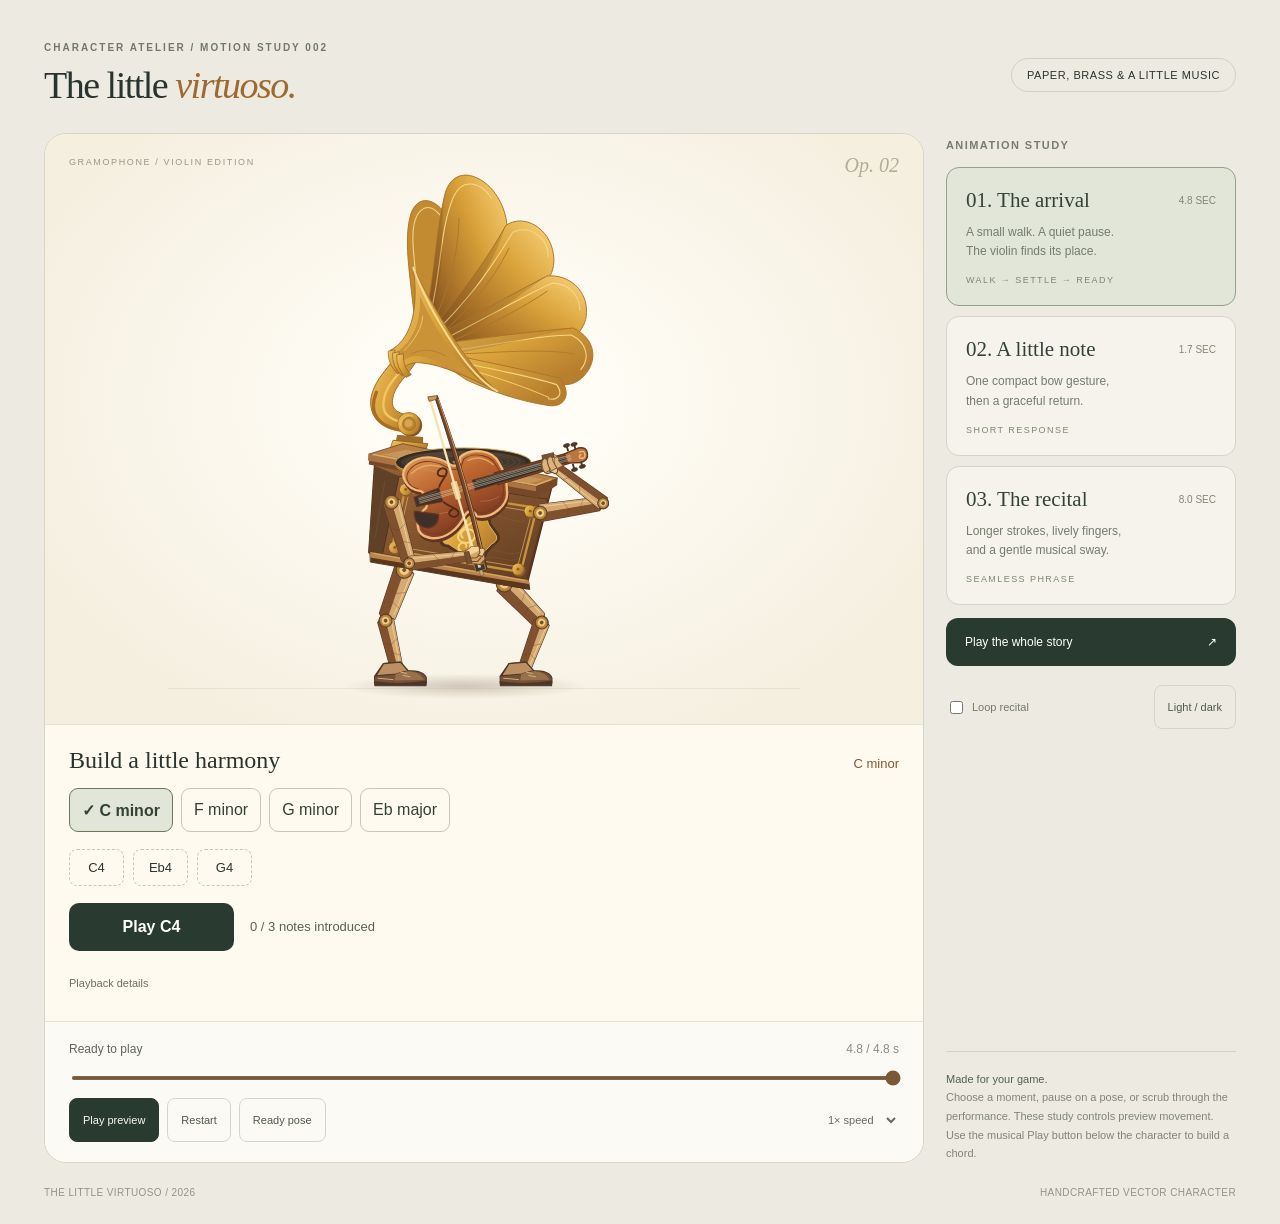
==== gramophone-violin/index.html @ 5add1a91 "Add gramophone entrance and violin prototypes" ====
<!doctype html><html lang="en"><head><meta charset="utf-8"><meta name="viewport" content="width=device-width,initial-scale=1"><title>The Little Virtuoso · Character motion study</title><link rel="stylesheet" href="style.css"></head><body><main><header><div><p class="eyebrow">Character atelier / motion study 002</p><h1>The little <em>virtuoso.</em></h1></div><div class="edition">PAPER, BRASS & A LITTLE MUSIC</div></header><div class="layout"><section class="stage-wrap" aria-label="Animation preview"><div class="stage"><div class="stage-stamp">GRAMOPHONE / VIOLIN EDITION</div><div class="stage-number">Op. 02</div><div class="floor-line"></div><svg id="character-scene" xmlns="http://www.w3.org/2000/svg" viewBox="70 -20 1080 1250" role="img" aria-labelledby="character-title"><title id="character-title">A paper-craft gramophone holding and playing a violin</title><defs><g id="art-body">

<defs><linearGradient id="body-gold" x1="0" y1="0" x2="1" y2="0.6" gradientUnits="objectBoundingBox"><stop stop-color="#F1C568"/><stop offset="0.52" stop-color="#D9A23A"/><stop offset="1" stop-color="#B67E2D"/></linearGradient>
<linearGradient id="body-wood" x1="0" y1="0" x2="0.8" y2="1"><stop stop-color="#9A6336"/><stop offset="1" stop-color="#654024"/></linearGradient>
<linearGradient id="body-horn-shade" x1="0" y1="0.8" x2="0.9" y2="0.1"><stop stop-color="#72471C"/><stop offset="0.38" stop-color="#AD7529"/><stop offset="0.72" stop-color="#D9A23A"/><stop offset="1" stop-color="#F1C568"/></linearGradient>
<linearGradient id="body-shoe" x1="0" y1="0" x2="0.3" y2="1"><stop stop-color="#987050"/><stop offset="1" stop-color="#65452F"/></linearGradient></defs><g id="body-paper-art">
<g id="body-paper-base">
<path d="M378 683 L448 653 L757 715 L699 943 L366 867 Z" fill="url(#body-wood)" stroke="#54321D" stroke-width="3" stroke-linejoin="round" stroke-linecap="round" /><path d="M378 683 L431 705 L393 883 L365 867 Z" fill="#604027" /><path d="M431 705 L745 754 L700 927 L394 879 Z" fill="url(#body-wood)" stroke="#54321D" stroke-width="2" stroke-linejoin="round" stroke-linecap="round" />
</g><g id="body-top-deck">
<path d="M367 658 L438 636 L766 709 L719 740 Z" fill="#B98048" stroke="#76502C" stroke-width="2" stroke-linejoin="round" stroke-linecap="round" /><path d="M367 658 L719 726 L766 709 L765 724 L722 751 L366 680 Z" fill="#754829" /><path d="M365 657 L720 727 L720 737 L364 672 Z" fill="#AA7341" /><path d="M375 659 L720 724 L752 712" fill="none" stroke="#DCAC67" stroke-width="3" stroke-linejoin="round" stroke-linecap="round" /><path d="M394 659 L445 649 L735 712 L705 720 Z" fill="#C59659" />
</g><g id="body-turntable">
<ellipse cx="566" cy="681" rx="144" ry="32" fill="#AD7B30"/><ellipse cx="566" cy="676" rx="144" ry="31" fill="#342C24" stroke="#D2A457" stroke-width="2"/><ellipse cx="566" cy="675" rx="132" ry="24" fill="#44392E"/><ellipse cx="566" cy="675" rx="121" ry="21.779999999999998" fill="none" stroke="#6D5943" stroke-width="1"/><ellipse cx="566" cy="675" rx="109" ry="19.62" fill="none" stroke="#6D5943" stroke-width="1"/><ellipse cx="566" cy="675" rx="97" ry="17.46" fill="none" stroke="#6D5943" stroke-width="1"/><ellipse cx="566" cy="675" rx="84" ry="15.12" fill="none" stroke="#6D5943" stroke-width="1"/><ellipse cx="566" cy="675" rx="70" ry="12.6" fill="none" stroke="#6D5943" stroke-width="1"/><ellipse cx="566" cy="675" rx="23" ry="5" fill="#A78043"/><path d="M560 674 L561 663 Q567 659 573 664 L572 676 Z" fill="url(#body-gold)" /><ellipse cx="567" cy="663" rx="6" ry="2" fill="#F1C568"/>
</g><g id="body-trim">
<path d="M444 729 L722 772 L688 908 L414 862 Z" fill="none" stroke="#C8943E" stroke-width="5" stroke-linejoin="round" stroke-linecap="round" /><path d="M452 739 L712 780 L681 897 L426 854 Z" fill="none" stroke="#E3B45C" stroke-width="1.5" stroke-linejoin="round" stroke-linecap="round" /><path d="M369 865 L704 925 L707 945 L370 887 Z" fill="#5B371E" stroke="#54321D" stroke-width="2" stroke-linejoin="round" stroke-linecap="round" /><path d="M369 865 L704 925 L707 934 L369 877 Z" fill="#BA864B" /><path d="M377 869 L697 926" fill="none" stroke="#DEAE6B" stroke-width="2" stroke-linejoin="round" stroke-linecap="round" />
</g><g id="body-surface-detail">
<path d="M456 764 C493 758 507 787 543 780" fill="none" stroke="#B1814C" stroke-width="1" stroke-linejoin="round" stroke-linecap="round" opacity=".35"/><path d="M441 799 C481 794 495 812 518 807" fill="none" stroke="#B1814C" stroke-width="1" stroke-linejoin="round" stroke-linecap="round" opacity=".35"/><path d="M436 824 C474 814 495 841 514 833" fill="none" stroke="#B1814C" stroke-width="1" stroke-linejoin="round" stroke-linecap="round" opacity=".35"/><path d="M614 791 C644 779 662 806 696 800" fill="none" stroke="#B1814C" stroke-width="1" stroke-linejoin="round" stroke-linecap="round" opacity=".35"/><path d="M619 864 C637 854 654 876 685 867" fill="none" stroke="#B1814C" stroke-width="1" stroke-linejoin="round" stroke-linecap="round" opacity=".35"/><path d="M608 879 C640 868 660 893 683 879" fill="none" stroke="#B1814C" stroke-width="1" stroke-linejoin="round" stroke-linecap="round" opacity=".35"/><path d="M400 715 L379 837" fill="none" stroke="#B1814C" stroke-width="1" stroke-linejoin="round" stroke-linecap="round" opacity=".35"/>
</g><ellipse cx="446" cy="735" rx="14" ry="14" fill="#875D2B"/><ellipse cx="444" cy="733" rx="12" ry="12" fill="url(#body-gold)"/><ellipse cx="444" cy="733" rx="3" ry="3" fill="#895B27"/><ellipse cx="710" cy="781" rx="14" ry="14" fill="#875D2B"/><ellipse cx="708" cy="779" rx="12" ry="12" fill="url(#body-gold)"/><ellipse cx="708" cy="779" rx="3" ry="3" fill="#895B27"/><ellipse cx="423" cy="858" rx="14" ry="14" fill="#875D2B"/><ellipse cx="421" cy="856" rx="12" ry="12" fill="url(#body-gold)"/><ellipse cx="421" cy="856" rx="3" ry="3" fill="#895B27"/><ellipse cx="684" cy="904" rx="14" ry="14" fill="#875D2B"/><ellipse cx="682" cy="902" rx="12" ry="12" fill="url(#body-gold)"/><ellipse cx="682" cy="902" rx="3" ry="3" fill="#895B27"/><g id="body-music-emblem">
<path d="M552 767 Q566 758 577 777 L597 790 Q624 784 625 806 L639 824 Q650 841 630 852 L616 868 Q613 887 591 879 L572 883 Q555 884 550 865 L530 854 Q512 854 518 833 L516 816 Q514 798 536 796 Z" fill="#50351F" stroke="#54321D" stroke-width="2" stroke-linejoin="round" stroke-linecap="round" /><path d="M548 771 Q562 762 576 779 L596 792 Q617 788 620 808 L632 825 Q645 839 626 849 L610 866 Q608 882 590 874 L571 879 Q556 876 555 862 L535 849 Q519 849 523 833 L521 817 Q522 801 539 800 Z" fill="url(#body-gold)" stroke="#E3B45C" stroke-width="2" stroke-linejoin="round" stroke-linecap="round" /><path d="M581 782 C557 797 591 849 578 862 C564 875 548 856 560 848 C566 843 576 849 572 855 M579 784 C600 769 597 796 578 808 C544 826 552 848 574 846 C595 844 596 821 580 818 C565 814 556 829 565 835" fill="none" stroke="#F5D380" stroke-width="4" stroke-linejoin="round" stroke-linecap="round" />
</g>
</g>
</g><g id="art-horn">

<defs><linearGradient id="horn-gold" x1="0" y1="0" x2="1" y2="0.6" gradientUnits="objectBoundingBox"><stop stop-color="#F1C568"/><stop offset="0.52" stop-color="#D9A23A"/><stop offset="1" stop-color="#B67E2D"/></linearGradient>
<linearGradient id="horn-wood" x1="0" y1="0" x2="0.8" y2="1"><stop stop-color="#9A6336"/><stop offset="1" stop-color="#654024"/></linearGradient>
<linearGradient id="horn-horn-shade" x1="0" y1="0.8" x2="0.9" y2="0.1"><stop stop-color="#72471C"/><stop offset="0.38" stop-color="#AD7529"/><stop offset="0.72" stop-color="#D9A23A"/><stop offset="1" stop-color="#F1C568"/></linearGradient>
<linearGradient id="horn-shoe" x1="0" y1="0" x2="0.3" y2="1"><stop stop-color="#987050"/><stop offset="1" stop-color="#65452F"/></linearGradient></defs><g id="horn-paper-art">
<g id="horn-neck">
<path d="M440 610 C380 605 359 565 375 523 C389 486 417 469 430 435 L470 454 C452 492 419 510 416 544 C413 566 432 574 457 576 Z" fill="url(#horn-gold)" stroke="#986426" stroke-width="2" stroke-linejoin="round" stroke-linecap="round" /><path d="M438 591 C400 582 393 566 398 542 C402 515 424 494 448 464" fill="none" stroke="#F1C568" stroke-width="5" stroke-linejoin="round" stroke-linecap="round" /><path d="M438 608 C382 600 365 570 382 527" fill="none" stroke="#A96E22" stroke-width="7" stroke-linejoin="round" stroke-linecap="round" /><ellipse cx="455" cy="597" rx="24" ry="24" fill="#805322"/><ellipse cx="451" cy="594" rx="24" ry="24" fill="url(#horn-gold)" stroke="#946226" stroke-width="1.5"/><path d="M 433.72 597 A 18.240000000000002 18.240000000000002 0 0 1 458.2 577.2" fill="none" stroke="#F1C568" stroke-width="2" stroke-linejoin="round" stroke-linecap="round" /><ellipse cx="451" cy="594" rx="13.440000000000001" ry="13.440000000000001" fill="#BE8737" stroke="#8B6027" stroke-width="1.5"/><ellipse cx="450" cy="593" rx="7.92" ry="7.92" fill="#D9A650"/><path d="M426 617 L481 622 L481 637 L423 631 Z" fill="#9E6F2B" /><path d="M418 629 L491 636 L486 652 L413 644 Z" fill="url(#horn-gold)" stroke="#946226" stroke-width="2" stroke-linejoin="round" stroke-linecap="round" />
</g><g id="horn-petal-back-left">
<path d="M467 427 C462 320 437 222 453 157 C463 112 500 109 529 150 L564 323 Z" fill="#C28B32" stroke="#AA732B" stroke-width="2" stroke-linejoin="round" stroke-linecap="round" /><path d="M470 384 C476 295 444 193 469 151 C482 130 500 131 516 151" fill="none" stroke="#F6D588" stroke-width="2.3" stroke-linejoin="round" stroke-linecap="round" />
</g><g id="horn-petal-crown">
<path d="M468 430 C505 327 503 215 526 112 C541 47 598 61 630 101 C652 129 665 169 656 207 L562 368 Z" fill="url(#horn-horn-shade)" stroke="#AA732B" stroke-width="2" stroke-linejoin="round" stroke-linecap="round" /><path d="M486 398 C521 292 513 190 545 114 C565 70 605 83 626 116" fill="none" stroke="#F6D588" stroke-width="2.3" stroke-linejoin="round" stroke-linecap="round" />
</g><g id="horn-petal-upper-right">
<path d="M468 430 C548 336 609 260 656 174 C694 147 750 179 757 235 C761 257 754 276 743 295 L582 412 Z" fill="url(#horn-horn-shade)" stroke="#AA732B" stroke-width="2" stroke-linejoin="round" stroke-linecap="round" /><path d="M493 414 C584 326 625 264 671 188 C713 170 747 206 746 240" fill="none" stroke="#F6D588" stroke-width="2.3" stroke-linejoin="round" stroke-linecap="round" />
</g><g id="horn-petal-middle-right">
<path d="M468 430 C573 375 650 329 743 281 C792 276 830 314 827 359 C827 379 817 394 805 408 L612 455 Z" fill="url(#horn-horn-shade)" stroke="#AA732B" stroke-width="2" stroke-linejoin="round" stroke-linecap="round" /><path d="M494 430 C611 374 682 328 754 296 C789 296 813 322 813 352" fill="none" stroke="#F6D588" stroke-width="2.3" stroke-linejoin="round" stroke-linecap="round" />
</g><g id="horn-petal-lower-right">
<path d="M469 430 C591 415 697 399 799 391 C849 415 850 462 823 491 C807 509 789 514 769 509 L599 478 Z" fill="url(#horn-gold)" stroke="#AA732B" stroke-width="2" stroke-linejoin="round" stroke-linecap="round" /><path d="M504 444 C622 431 711 407 795 406 C829 423 835 455 815 479" fill="none" stroke="#F6D588" stroke-width="2.3" stroke-linejoin="round" stroke-linecap="round" />
</g><g id="horn-petal-lower-lip">
<path d="M469 430 C586 459 682 475 772 498 C799 535 777 561 745 555 C680 545 624 524 573 501 Z" fill="url(#horn-gold)" stroke="#AA732B" stroke-width="2" stroke-linejoin="round" stroke-linecap="round" /><path d="M510 452 C611 477 697 489 764 511 C780 533 765 545 746 541" fill="none" stroke="#F6D588" stroke-width="2.3" stroke-linejoin="round" stroke-linecap="round" />
</g><g id="horn-overlap-shadows">
<path d="M468 430 C505 327 503 215 526 112 C516 197 531 282 492 394 Z" fill="#85551F" opacity=".32"/><path d="M468 430 C548 336 609 260 656 174 C627 264 569 350 498 419 Z" fill="#865720" opacity=".28"/><path d="M468 430 C573 375 650 329 743 281 C672 330 598 392 502 437 Z" fill="#8E6023" opacity=".30"/><path d="M469 430 C591 415 697 399 799 391 C696 414 610 439 501 451 Z" fill="#9B6826" opacity=".30"/>
</g><g id="horn-folds">
<path d="M478 427 C526 342 555 253 557 159" fill="none" stroke="#AD7529" stroke-width="2" stroke-linejoin="round" stroke-linecap="round" /><path d="M483 433 C565 372 629 292 663 222" fill="none" stroke="#AE7529" stroke-width="2" stroke-linejoin="round" stroke-linecap="round" /><path d="M488 439 C607 397 700 343 744 313" fill="none" stroke="#AD7529" stroke-width="2" stroke-linejoin="round" stroke-linecap="round" /><path d="M495 448 C618 446 724 432 801 446" fill="none" stroke="#B17B2B" stroke-width="2" stroke-linejoin="round" stroke-linecap="round" /><path d="M529 466 C629 491 699 517 747 538" fill="none" stroke="#F5D182" stroke-width="2" stroke-linejoin="round" stroke-linecap="round" />
</g><g id="horn-funnel">
<path d="M412 438 C451 418 474 360 460 263 C483 310 506 350 531 390 C555 429 589 481 638 525 C577 497 525 469 477 465 C451 461 436 477 429 486 Z" fill="url(#horn-gold)" stroke="#A5722D" stroke-width="2" stroke-linejoin="round" stroke-linecap="round" /><path d="M427 441 C459 419 478 376 474 323 C506 393 554 469 611 510 C553 484 512 457 475 451 C455 448 443 457 435 465 Z" fill="#CB9337" /><path d="M460 263 C481 322 516 383 547 429 C575 471 603 505 638 525" fill="none" stroke="#F8DC91" stroke-width="4" stroke-linejoin="round" stroke-linecap="round" /><path d="M441 439 C465 414 479 389 480 366" fill="none" stroke="#F0C569" stroke-width="2" stroke-linejoin="round" stroke-linecap="round" /><path d="M456 446 C484 432 507 438 530 451" fill="none" stroke="#AD782D" stroke-width="1.5" stroke-linejoin="round" stroke-linecap="round" />
</g><path d="M407 441 Q406 469 427 488 L438 482 Q420 466 421 438 Z" fill="url(#horn-gold)" stroke="#956124" stroke-width="1.5" stroke-linejoin="round" stroke-linecap="round" /><path d="M416 445 Q415 473 436 492 L447 486 Q429 470 430 442 Z" fill="url(#horn-gold)" stroke="#956124" stroke-width="1.5" stroke-linejoin="round" stroke-linecap="round" /><path d="M425 449 Q424 477 445 496 L456 490 Q438 474 439 446 Z" fill="url(#horn-gold)" stroke="#956124" stroke-width="1.5" stroke-linejoin="round" stroke-linecap="round" />
</g>
</g><g id="art-left-upper"><g stroke="#593c2b" stroke-linejoin="round"><path d="M0 -18.0 L125 -14.0 L141 0 L125 14.0 L0 18.0 L-9 0Z" fill="#ab7644" stroke-width="2.6"/><path d="M0 -18.0 L125 -14.0 L133 -2 L7 0Z" fill="#d5aa72" stroke="none"/><path d="M7 0 L133 -2 L125 14.0 L0 18.0Z" fill="#80512f" stroke="none"/><path d="M10 -13.0 L118 -9.0" fill="none" stroke="#f0ce93" stroke-width="2"/><path d="M51.3 -16.0 l10 17.0 l-8 17.0 M94.5 -15.0 l-8 15.0 l7 15.0" fill="none" stroke="#68452b" stroke-width="1.3" opacity=".55"/><circle r="14.4" fill="#b3813a" stroke-width="2"/><circle r="9.18" fill="#f0ce82" stroke="#c38f44" stroke-width="2"/><circle r="3.4" fill="#765129"/><circle cx="135" r="11.700000000000001" fill="#dcb263" stroke-width="2"/></g></g><g id="art-left-forearm"><g stroke="#593c2b" stroke-linejoin="round"><path d="M0 -14.5 L130 -10.5 L146 0 L130 10.5 L0 14.5 L-9 0Z" fill="#ab7644" stroke-width="2.6"/><path d="M0 -14.5 L130 -10.5 L138 -2 L7 0Z" fill="#d5aa72" stroke="none"/><path d="M7 0 L138 -2 L130 10.5 L0 14.5Z" fill="#80512f" stroke="none"/><path d="M10 -9.5 L123 -5.5" fill="none" stroke="#f0ce93" stroke-width="2"/><path d="M53.2 -12.5 l10 13.5 l-8 13.5 M98.0 -11.5 l-8 11.5 l7 11.5" fill="none" stroke="#68452b" stroke-width="1.3" opacity=".55"/><circle r="11.600000000000001" fill="#b3813a" stroke-width="2"/><circle r="7.3950000000000005" fill="#f0ce82" stroke="#c38f44" stroke-width="2"/><circle r="3.4" fill="#765129"/><circle cx="140" r="9.425" fill="#dcb263" stroke-width="2"/></g></g><g id="art-left-thigh"><g stroke="#593c2b" stroke-linejoin="round"><path d="M0 -21.5 L104 -17.5 L120 0 L104 17.5 L0 21.5 L-9 0Z" fill="#ab7644" stroke-width="2.6"/><path d="M0 -21.5 L104 -17.5 L112 -2 L7 0Z" fill="#d5aa72" stroke="none"/><path d="M7 0 L112 -2 L104 17.5 L0 21.5Z" fill="#80512f" stroke="none"/><path d="M10 -16.5 L97 -12.5" fill="none" stroke="#f0ce93" stroke-width="2"/><path d="M43.32 -19.5 l10 20.5 l-8 20.5 M79.8 -18.5 l-8 18.5 l7 18.5" fill="none" stroke="#68452b" stroke-width="1.3" opacity=".55"/><circle r="17.2" fill="#b3813a" stroke-width="2"/><circle r="10.965" fill="#f0ce82" stroke="#c38f44" stroke-width="2"/><circle r="3.4" fill="#765129"/><circle cx="114" r="13.975" fill="#dcb263" stroke-width="2"/></g></g><g id="art-left-shin"><g stroke="#593c2b" stroke-linejoin="round"><path d="M0 -17.0 L102 -13.0 L118 0 L102 13.0 L0 17.0 L-9 0Z" fill="#ab7644" stroke-width="2.6"/><path d="M0 -17.0 L102 -13.0 L110 -2 L7 0Z" fill="#d5aa72" stroke="none"/><path d="M7 0 L110 -2 L102 13.0 L0 17.0Z" fill="#80512f" stroke="none"/><path d="M10 -12.0 L95 -8.0" fill="none" stroke="#f0ce93" stroke-width="2"/><path d="M42.56 -15.0 l10 16.0 l-8 16.0 M78.39999999999999 -14.0 l-8 14.0 l7 14.0" fill="none" stroke="#68452b" stroke-width="1.3" opacity=".55"/><circle r="13.600000000000001" fill="#b3813a" stroke-width="2"/><circle r="8.67" fill="#f0ce82" stroke="#c38f44" stroke-width="2"/><circle r="3.4" fill="#765129"/><circle cx="112" r="11.05" fill="#dcb263" stroke-width="2"/></g></g><g id="art-left-hand"><g stroke="#6a4527" stroke-width="2" stroke-linejoin="round"><path d="M-16-13 L-2-19 L12-15 L20-5 L19 14 L6 22 L-12 15Z" fill="#d2a465"/><path d="M-16-13 L-2-19 L12-15 L14-7 L-11-3Z" fill="#f4d29b" stroke="none"/><path d="M-10 3 L2 6 L11 2 M-9 11 L2 14 L12 8" fill="none"/><path d="M13-11 Q25-11 24-3 L15 7 L7 2 L12-2Z" fill="#edc789"/><path d="M-20-12 L-10-11 L-10 14 L-21 13Z" fill="#735134"/></g></g><g id="art-left-foot"><g stroke="#513729" stroke-width="2.5" stroke-linejoin="round"><path d="M-30-18 L6-21 L22-3 Q56-3 61 13 L60 25 L-48 25 L-49 9Z" fill="#76513a"/><path d="M-30-18 L6-21 L22-3 L-4 4 L-46 8Z" fill="#bd9062"/><path d="M-4 4 Q27-9 49 7 L56 16 L-6 18Z" fill="#99704c" stroke="none"/><path d="M-49 20 Q5 29 61 19 L60 29 L-48 29Z" fill="#493728"/><path d="M-42 13 L-9 16 M6 0 L20 3 M11 7 L27 10" fill="none" stroke="#d9b380" stroke-width="2"/></g></g><g id="art-right-upper"><g stroke="#593c2b" stroke-linejoin="round"><path d="M0 -18.0 L125 -14.0 L141 0 L125 14.0 L0 18.0 L-9 0Z" fill="#ab7644" stroke-width="2.6"/><path d="M0 -18.0 L125 -14.0 L133 -2 L7 0Z" fill="#d5aa72" stroke="none"/><path d="M7 0 L133 -2 L125 14.0 L0 18.0Z" fill="#80512f" stroke="none"/><path d="M10 -13.0 L118 -9.0" fill="none" stroke="#f0ce93" stroke-width="2"/><path d="M51.3 -16.0 l10 17.0 l-8 17.0 M94.5 -15.0 l-8 15.0 l7 15.0" fill="none" stroke="#68452b" stroke-width="1.3" opacity=".55"/><circle r="14.4" fill="#b3813a" stroke-width="2"/><circle r="9.18" fill="#f0ce82" stroke="#c38f44" stroke-width="2"/><circle r="3.4" fill="#765129"/><circle cx="135" r="11.700000000000001" fill="#dcb263" stroke-width="2"/></g></g><g id="art-right-forearm"><g stroke="#593c2b" stroke-linejoin="round"><path d="M0 -14.5 L130 -10.5 L146 0 L130 10.5 L0 14.5 L-9 0Z" fill="#ab7644" stroke-width="2.6"/><path d="M0 -14.5 L130 -10.5 L138 -2 L7 0Z" fill="#d5aa72" stroke="none"/><path d="M7 0 L138 -2 L130 10.5 L0 14.5Z" fill="#80512f" stroke="none"/><path d="M10 -9.5 L123 -5.5" fill="none" stroke="#f0ce93" stroke-width="2"/><path d="M53.2 -12.5 l10 13.5 l-8 13.5 M98.0 -11.5 l-8 11.5 l7 11.5" fill="none" stroke="#68452b" stroke-width="1.3" opacity=".55"/><circle r="11.600000000000001" fill="#b3813a" stroke-width="2"/><circle r="7.3950000000000005" fill="#f0ce82" stroke="#c38f44" stroke-width="2"/><circle r="3.4" fill="#765129"/><circle cx="140" r="9.425" fill="#dcb263" stroke-width="2"/></g></g><g id="art-right-thigh"><g stroke="#593c2b" stroke-linejoin="round"><path d="M0 -21.5 L104 -17.5 L120 0 L104 17.5 L0 21.5 L-9 0Z" fill="#ab7644" stroke-width="2.6"/><path d="M0 -21.5 L104 -17.5 L112 -2 L7 0Z" fill="#d5aa72" stroke="none"/><path d="M7 0 L112 -2 L104 17.5 L0 21.5Z" fill="#80512f" stroke="none"/><path d="M10 -16.5 L97 -12.5" fill="none" stroke="#f0ce93" stroke-width="2"/><path d="M43.32 -19.5 l10 20.5 l-8 20.5 M79.8 -18.5 l-8 18.5 l7 18.5" fill="none" stroke="#68452b" stroke-width="1.3" opacity=".55"/><circle r="17.2" fill="#b3813a" stroke-width="2"/><circle r="10.965" fill="#f0ce82" stroke="#c38f44" stroke-width="2"/><circle r="3.4" fill="#765129"/><circle cx="114" r="13.975" fill="#dcb263" stroke-width="2"/></g></g><g id="art-right-shin"><g stroke="#593c2b" stroke-linejoin="round"><path d="M0 -17.0 L102 -13.0 L118 0 L102 13.0 L0 17.0 L-9 0Z" fill="#ab7644" stroke-width="2.6"/><path d="M0 -17.0 L102 -13.0 L110 -2 L7 0Z" fill="#d5aa72" stroke="none"/><path d="M7 0 L110 -2 L102 13.0 L0 17.0Z" fill="#80512f" stroke="none"/><path d="M10 -12.0 L95 -8.0" fill="none" stroke="#f0ce93" stroke-width="2"/><path d="M42.56 -15.0 l10 16.0 l-8 16.0 M78.39999999999999 -14.0 l-8 14.0 l7 14.0" fill="none" stroke="#68452b" stroke-width="1.3" opacity=".55"/><circle r="13.600000000000001" fill="#b3813a" stroke-width="2"/><circle r="8.67" fill="#f0ce82" stroke="#c38f44" stroke-width="2"/><circle r="3.4" fill="#765129"/><circle cx="112" r="11.05" fill="#dcb263" stroke-width="2"/></g></g><g id="art-right-hand"><g stroke="#6a4527" stroke-width="2" stroke-linejoin="round"><path d="M-16-13 L-2-19 L12-15 L20-5 L19 14 L6 22 L-12 15Z" fill="#d2a465"/><path d="M-16-13 L-2-19 L12-15 L14-7 L-11-3Z" fill="#f4d29b" stroke="none"/><path d="M-10 3 L2 6 L11 2 M-9 11 L2 14 L12 8" fill="none"/><path d="M13-11 Q25-11 24-3 L15 7 L7 2 L12-2Z" fill="#edc789"/><path d="M-20-12 L-10-11 L-10 14 L-21 13Z" fill="#735134"/></g></g><g id="art-right-foot"><g stroke="#513729" stroke-width="2.5" stroke-linejoin="round"><path d="M-30-18 L6-21 L22-3 Q56-3 61 13 L60 25 L-48 25 L-49 9Z" fill="#76513a"/><path d="M-30-18 L6-21 L22-3 L-4 4 L-46 8Z" fill="#bd9062"/><path d="M-4 4 Q27-9 49 7 L56 16 L-6 18Z" fill="#99704c" stroke="none"/><path d="M-49 20 Q5 29 61 19 L60 29 L-48 29Z" fill="#493728"/><path d="M-42 13 L-9 16 M6 0 L20 3 M11 7 L27 10" fill="none" stroke="#d9b380" stroke-width="2"/></g></g><g id="art-violin"><defs><linearGradient id="v-varnish" x1="0" y1="0" x2=".2" y2="1"><stop stop-color="#db9352"/><stop offset=".45" stop-color="#bc652e"/><stop offset="1" stop-color="#813b23"/></linearGradient><linearGradient id="v-edge"><stop stop-color="#f0bb76"/><stop offset="1" stop-color="#914520"/></linearGradient></defs>
<g stroke="#64351e" stroke-linejoin="round">
<path d="M-71-18 C-100-30-113-67-80-82 C-50-95-17-79 2-57 C12-46 25-51 27-65 C57-80 98-60 103-32 Q112 0 103 32 C98 60 57 80 27 65 C25 51 12 46 2 57 C-17 79-50 95-80 82 C-113 67-100 30-71 18Q-60 0-71-18Z" transform="translate(0 7)" fill="#633321" stroke-width="4"/>
<path d="M-71-18 C-100-30-113-67-80-82 C-50-95-17-79 2-57 C12-46 25-51 27-65 C57-80 98-60 103-32 Q112 0 103 32 C98 60 57 80 27 65 C25 51 12 46 2 57 C-17 79-50 95-80 82 C-113 67-100 30-71 18Q-60 0-71-18Z" fill="url(#v-varnish)" stroke="#eeb878" stroke-width="5"/>
<path d="M-76-25 C-96-36-102-60-76-73 C-49-86-19-69-3-50 Q20-32 33-59 C60-70 92-50 96-28 Q105 0 96 28 C92 50 60 70 33 59 Q20 32-3 50 C-19 69-49 86-76 73 C-102 60-96 36-76 25" fill="none" stroke="#743d23" stroke-width="2"/>
<path d="M-82-60 Q-45-80-9-51 M40-54 Q72-60 91-30" fill="none" stroke="#f0b978" stroke-width="3" opacity=".7"/>
<path d="M-63-66 Q-30-55-13-30 M-81 44 Q-50 34-29 40 M43 36 Q65 44 85 37" fill="none" stroke="#e6a362" stroke-width="1" opacity=".65"/>
<path d="M88-13 L246-11 L246 11 L88 13Z" fill="#9e5f37" stroke-width="3"/>
<path d="M39-11 L250-8 L250 8 L39 11Z" fill="#302c2b" stroke-width="2"/><path d="M45-8 L245-6" fill="none" stroke="#777064" stroke-width="2"/>
<path d="M242-11 L273-15 Q292-13 289 1 Q287 17 270 16 L244 10Z" fill="#b97540" stroke-width="3"/><path d="M272-6 Q286-8 283 4 Q279 12 271 6 Q269 1 276 0" fill="none" stroke="#f0bc78" stroke-width="3"/>
<path d="M251-14 V-26 M267-14 V-24 M253 14 V26 M271 14 V24" fill="none" stroke="#42372d" stroke-width="4"/><ellipse cx="251" cy="-27" rx="7" ry="4" fill="#493729"/><ellipse cx="267" cy="-25" rx="7" ry="4" fill="#493729"/><ellipse cx="253" cy="27" rx="7" ry="4" fill="#493729"/><ellipse cx="271" cy="25" rx="7" ry="4" fill="#493729"/>
<path d="M-90-10 L-34-15 L-34 15 L-90 10Z" fill="#40312a" stroke-width="2"/><path d="M-81-7 L-40-10" stroke="#8a7562" fill="none"/>
<path d="M-97 18 Q-107 48-80 60 Q-57 64-50 39Z" fill="#3e3029" stroke-width="3"/>
<path d="M-8-19 Q0-24 8-19 L7 19 Q0 23-7 19Z" fill="#efca85" stroke="#84542e" stroke-width="1.5"/>
<path d="M-82-5 L253-5 M-82-2 L253-2 M-82 2 L253 2 M-82 5 L253 5" stroke="#ebd6ac" stroke-width=".95" fill="none"/>
<path d="M-17-36 C-42-41-17-62-9-49 C-2-39-30-25-32-17 M-17 36 C-42 41-17 62-9 49 C-2 39-30 25-32 17" fill="none" stroke="#512c1c" stroke-width="4" stroke-linecap="round"/>
</g></g><g id="art-bow"><g stroke-linejoin="round"><path d="M-203-7 Q-15-21 178-7 L180 0 Q-10-10-203-1Z" fill="#784729" stroke="#482d20" stroke-width="2"/><path d="M-199 10 L177 10" stroke="#f5e3b4" stroke-width="5"/><path d="M-204-7 L-197-3 L-197 13 L-207 13Z" fill="#c89960" stroke="#754a28" stroke-width="1.5"/><path d="M146-4 L178-4 L178 17 L147 17Z" fill="#40352d" stroke="#aa8656" stroke-width="1.5"/><path d="M147 4 L171 4 L171 10 L147 10Z" fill="#ddd2a9"/><circle cx="163" cy="1" r="2.5" fill="#f4d089"/><path d="M178 3 H188 V10 H178" fill="#c4aa78" stroke="#634930"/><path d="M-196-7 Q-20-18 136-8" fill="none" stroke="#d9a56b" stroke-width="1.7"/></g></g><g id="art-left-fingers"><g fill="#dbb37b" stroke="#745030" stroke-width="1.8" stroke-linejoin="round"><path id="finger-1" d="M-17 17 Q-23-7-11-13 Q-3-12-6-4 L-5 13Z"/><path id="finger-2" d="M-3 16 Q-10-9 1-14 Q9-13 6-4 L10 13Z"/><path id="finger-3" d="M11 15 Q4-6 14-10 Q23-8 18 0 L24 12Z"/></g></g><radialGradient id="stage-shadow"><stop stop-color="#483424" stop-opacity=".23"/><stop offset="1" stop-color="#483424" stop-opacity="0"/></radialGradient></defs>
<g id="locomotion-root"><ellipse id="ground-shadow" cx="570" cy="1150" rx="260" ry="27" fill="url(#stage-shadow)"/>
<g id="left-leg"><g id="left-thigh"><use href="#art-left-thigh"/></g><g id="left-shin"><use href="#art-left-shin"/></g><g id="left-foot"><use href="#art-left-foot"/></g></g>
<g id="right-leg"><g id="right-thigh"><use href="#art-right-thigh"/></g><g id="right-shin"><use href="#art-right-shin"/></g><g id="right-foot"><use href="#art-right-foot"/></g></g>
<g id="torso-root"><g id="horn-root"><use href="#art-horn"/></g><g id="cabinet"><use href="#art-body"/></g>
<g id="left-arm"><g id="left-upper"><use href="#art-left-upper"/></g><g id="left-forearm"><use href="#art-left-forearm"/></g></g>
<g id="right-arm"><g id="right-upper"><use href="#art-right-upper"/></g><g id="right-forearm"><use href="#art-right-forearm"/></g></g>
<g id="violin-root"><use href="#art-violin"/></g><g id="left-hand"><use href="#art-left-hand"/></g><g id="left-fingers"><use href="#art-left-fingers"/></g><g id="bow-root"><use href="#art-bow"/></g><g id="right-hand"><use href="#art-right-hand"/></g></g></g></svg></div><section class="music-mechanic" aria-labelledby="music-title">
<div class="music-heading"><h2 id="music-title">Build a little harmony</h2><span id="selected-chord">C minor</span></div>
<div id="chord-selectors" class="chord-selectors" role="group" aria-label="Choose a chord"></div>
<ol id="note-progress" class="note-progress" aria-label="Introduced notes"></ol>
<div class="music-action"><button id="play-music" type="button">Play C4</button><p id="music-status" role="status" aria-live="polite">0 / 3 notes introduced</p></div>
<details class="music-debug"><summary>Playback details</summary><pre id="music-debug"></pre></details>
</section><div class="toolbar"><div class="readout"><span id="phase" role="status">Ready to play</span><span id="time">4.8 / 4.8 s</span></div><input id="scrub" aria-label="Animation time" type="range" min="0" max="4.8" step="0.01" value="4.8"><div class="transport"><button id="toggle">Play</button><button id="restart">Restart</button><button id="ready">Ready pose</button><select id="speed" aria-label="Playback speed"><option value=".5">0.5× speed</option><option value="1" selected>1× speed</option><option value="1.5">1.5× speed</option></select></div></div></section><aside><h2 class="aside-heading">Animation study</h2><button class="motion" data-clip="entrance" aria-pressed="true"><span class="motion-top"><span class="motion-name">01. The arrival</span><span class="duration">4.8 SEC</span></span><p>A small walk. A quiet pause.<br>The violin finds its place.</p><span class="tag">Walk → settle → ready</span></button><button class="motion" data-clip="short" aria-pressed="false"><span class="motion-top"><span class="motion-name">02. A little note</span><span class="duration">1.7 SEC</span></span><p>One compact bow gesture,<br>then a graceful return.</p><span class="tag">Short response</span></button><button class="motion" data-clip="long" aria-pressed="false"><span class="motion-top"><span class="motion-name">03. The recital</span><span class="duration">8.0 SEC</span></span><p>Longer strokes, lively fingers,<br>and a gentle musical sway.</p><span class="tag">Seamless phrase</span></button><button class="full" data-clip="full" aria-pressed="false"><span>Play the whole story</span><span aria-hidden="true">↗</span></button><div class="options"><label><input id="loop" type="checkbox"> Loop recital</label><button id="background" class="small-btn">Light / dark</button></div><div class="note"><strong>Made for your game.</strong><br>Choose a moment, pause on a pose, or scrub through the performance. These study controls preview movement. Use the musical Play button below the character to build a chord.</div></aside></div><footer><span>THE LITTLE VIRTUOSO / 2026</span><span>HANDCRAFTED VECTOR CHARACTER</span></footer></main><script src="animation.js"></script>
<script src="audio.js"></script>
<script src="musicMechanic.js"></script></body></html>
---- gramophone-violin/style.css ----
*{box-sizing:border-box}body{margin:0;background:#edeae2;color:#29342e;font-family:Inter,Arial,sans-serif}button,input,select{font:inherit}button{cursor:pointer}button:focus-visible,input:focus-visible,select:focus-visible{outline:3px solid #a67436;outline-offset:4px}main{max-width:1280px;margin:auto;padding:42px 44px 26px}header{display:flex;justify-content:space-between;align-items:center;margin-bottom:26px}.eyebrow{font-size:10px;font-weight:700;letter-spacing:.2em;text-transform:uppercase;color:#73786d;margin:0 0 10px}h1{font-family:Georgia,serif;font-size:38px;letter-spacing:-1.5px;font-weight:400;margin:0}h1 em{color:#9d692f;font-weight:400}.edition{border:1px solid #d2d1c4;border-radius:30px;padding:10px 15px;font-size:11px;letter-spacing:.05em}.layout{display:grid;grid-template-columns:minmax(0,1fr) 290px;gap:22px}.stage-wrap{border:1px solid #d7d4c8;border-radius:22px;overflow:hidden;background:#f8f5ec}.stage{position:relative;height:590px;background:radial-gradient(ellipse at 50% 45%,#fffdf6 15%,#f5efe0 80%);overflow:hidden;transition:background .3s}.stage.dark{background:radial-gradient(ellipse at 50% 45%,#39433d,#1d2822)}.stage svg{width:100%;height:100%;display:block}.stage-stamp{position:absolute;top:23px;left:24px;font-size:9px;letter-spacing:.18em;color:#9b9584}.stage.dark .stage-stamp{color:#b6baac}.stage-number{position:absolute;right:24px;top:20px;font:italic 20px Georgia,serif;color:#b4ac97}.floor-line{position:absolute;left:14%;right:14%;bottom:6%;height:1px;background:#c2b59540}.toolbar{padding:20px 24px;background:#fcfaf4;border-top:1px solid #e7e0d1}.readout{display:flex;justify-content:space-between;font-size:12px;margin-bottom:10px;color:#5f6659}#time{font-variant-numeric:tabular-nums;color:#8c8e7f}input[type=range]{accent-color:#7b5936;width:100%;height:4px;cursor:pointer}.transport{display:flex;align-items:center;gap:8px;margin-top:14px}.transport button,.small-btn{border:1px solid #d7d4c7;border-radius:8px;background:transparent;padding:9px 13px;font-size:11px;color:#505949}.transport #toggle{background:#293b30;color:#faf9f1;border-color:#293b30;min-width:67px}select{margin-left:auto;border:0;background:transparent;font-size:11px;color:#646b5e}aside{display:flex;flex-direction:column;gap:10px}.aside-heading{font-size:11px;letter-spacing:.13em;text-transform:uppercase;margin:6px 0 6px;color:#777d70}.motion{width:100%;text-align:left;border:1px solid #d6d4c8;background:#f5f3eb;border-radius:13px;padding:20px 19px;color:#344236;transition:background .2s,border-color .2s}.motion[aria-pressed=true]{background:#e1e6d9;border-color:#93a18a}.motion:hover{border-color:#9f9d87}.motion-top{display:flex;justify-content:space-between;align-items:center;margin-bottom:10px}.motion-name{font:21px Georgia,serif}.duration{font-size:10px;color:#828775}.motion p{font-size:12px;line-height:1.6;margin:0;color:#747d6e}.motion .tag{display:block;font-size:9px;letter-spacing:.16em;text-transform:uppercase;color:#7d876f;margin-top:14px}.full{background:#293b30;color:#fff;border:0;border-radius:12px;padding:17px 19px;text-align:left;font-size:12px;margin-top:3px;display:flex;justify-content:space-between}.full[aria-pressed=true]{background:#536547}.options{display:flex;align-items:center;justify-content:space-between;font-size:11px;color:#737968;padding:9px 0}.options label{display:flex;gap:6px;align-items:center}input[type=checkbox]{accent-color:#455b3c}.note{border-top:1px solid #d4d3c5;margin-top:auto;padding-top:18px;font-size:11px;line-height:1.7;color:#808577}.note strong{color:#53614f;font-weight:500}footer{display:flex;justify-content:space-between;color:#929586;font-size:10px;letter-spacing:.04em;margin-top:24px}@media(max-width:850px){main{padding:22px 18px}.layout{grid-template-columns:1fr}.stage{height:520px}aside{display:grid;grid-template-columns:1fr 1fr}.aside-heading,.note{grid-column:1/-1}h1{font-size:30px}.edition{display:none}.motion{padding:16px}.full{align-items:center}.options{grid-column:1/-1}.note{margin-top:8px}}@media(prefers-reduced-motion:reduce){*{transition:none!important}}
/* Chord building is the primary action; the original motion study stays available. */
.music-mechanic{padding:22px 24px;background:#fffaf0;border-top:1px solid #e7e0d1;transition:background .2s,box-shadow .2s}
.music-heading{display:flex;align-items:baseline;justify-content:space-between;gap:12px;flex-wrap:wrap;margin-bottom:14px}
.music-heading h2{font:24px Georgia,serif;margin:0}.music-heading span{font-size:13px;color:#80582c}
.chord-selectors{display:flex;gap:8px;flex-wrap:wrap}.chord-selectors button{min-height:44px;border:1px solid #c9c5b8;border-radius:9px;padding:8px 12px;background:transparent;color:#344236}
.chord-selectors button[aria-pressed=true]{background:#e1e6d9;border-color:#697958;font-weight:700}
.note-progress{display:flex;gap:9px;flex-wrap:wrap;list-style:none;margin:17px 0;padding:0}.note-progress li{min-width:55px;padding:10px;border:1px dashed #c9c5b8;border-radius:8px;text-align:center;font-size:13px}
.note-progress .introduced{background:#ece4cd;border-style:solid;border-color:#b89551}
.music-action{display:flex;align-items:center;gap:16px;flex-wrap:wrap}.music-action button{min-width:165px;min-height:48px;border:0;border-radius:10px;background:#293b30;color:#fff;padding:12px 18px;font-weight:600}
.music-action button:disabled{cursor:wait;opacity:.72}.music-action p{margin:0;font-size:13px;line-height:1.6;color:#58634e}
.music-mechanic.performed{background:#eee5cc;box-shadow:inset 0 0 0 2px #b99b57}
.music-debug{margin-top:16px;font-size:11px;color:#6b705f}.music-debug summary{cursor:pointer;min-height:32px;display:flex;align-items:center}.music-debug pre{white-space:pre-wrap;line-height:1.6}
.transport{flex-wrap:wrap}.transport button,.options button{min-height:44px}.transport select{min-height:44px}
@media(max-width:600px){.music-mechanic{padding:18px}.music-action button{width:100%}.transport{gap:6px}.transport select{margin-left:0}.stage{max-height:440px}footer{gap:12px;flex-wrap:wrap}}
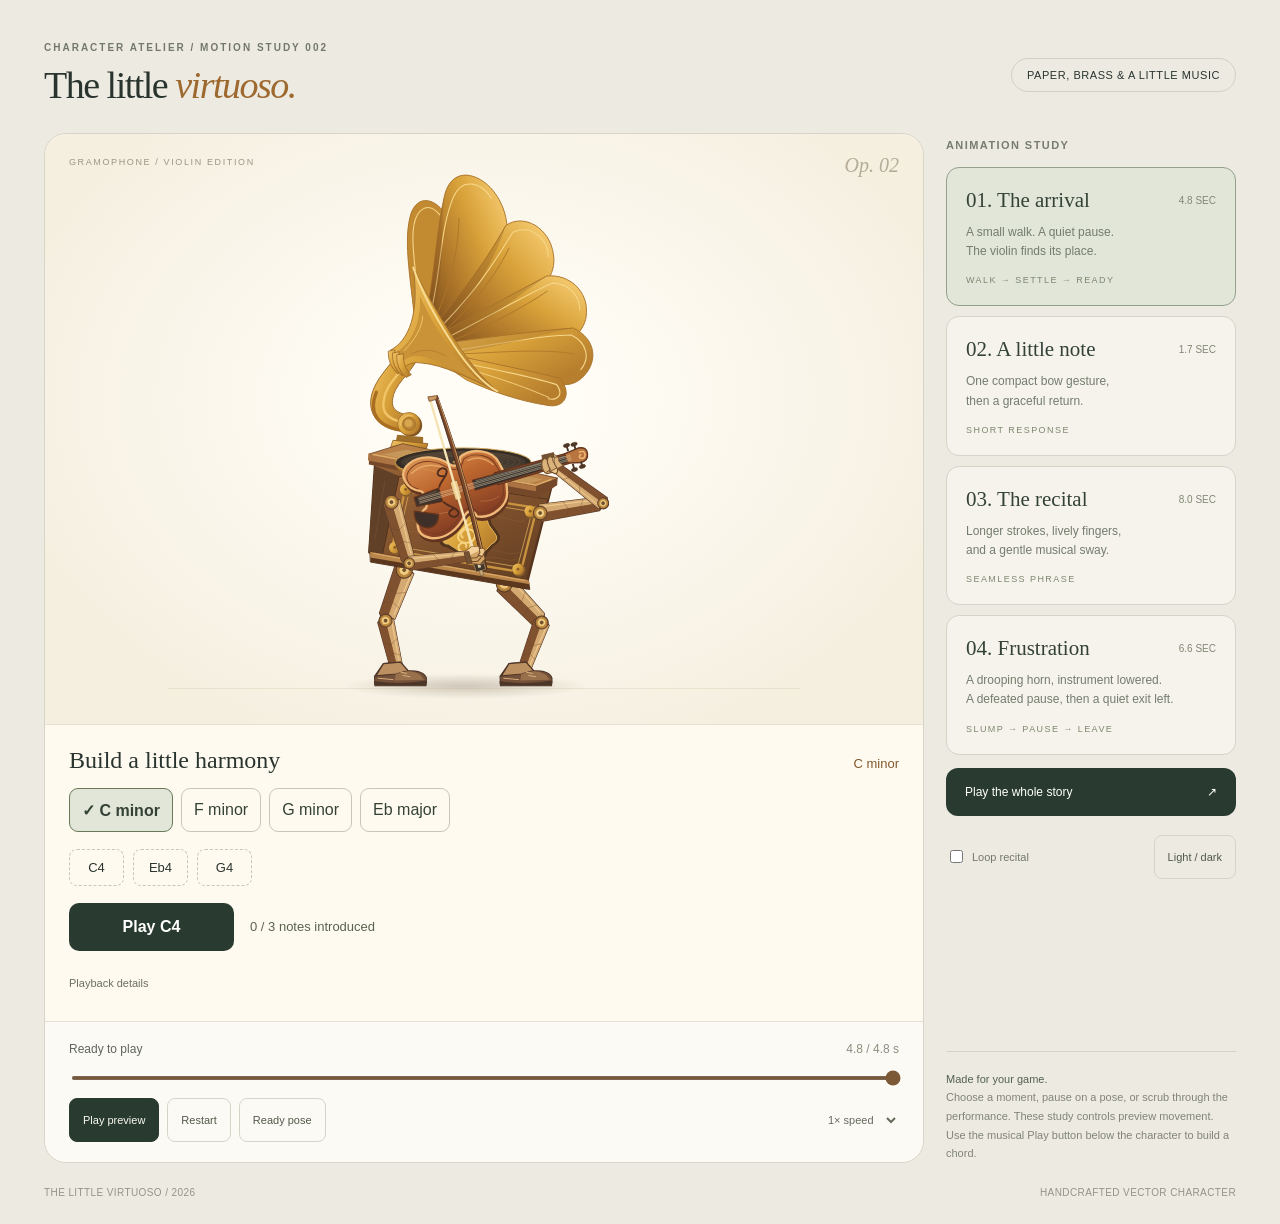
==== commit aae3a29a: "Add guitar prototype and frustration previews" ====
--- a/gramophone-violin/index.html
+++ b/gramophone-violin/index.html
@@ -75,6 +75,6 @@
 <ol id="note-progress" class="note-progress" aria-label="Introduced notes"></ol>
 <div class="music-action"><button id="play-music" type="button">Play C4</button><p id="music-status" role="status" aria-live="polite">0 / 3 notes introduced</p></div>
 <details class="music-debug"><summary>Playback details</summary><pre id="music-debug"></pre></details>
-</section><div class="toolbar"><div class="readout"><span id="phase" role="status">Ready to play</span><span id="time">4.8 / 4.8 s</span></div><input id="scrub" aria-label="Animation time" type="range" min="0" max="4.8" step="0.01" value="4.8"><div class="transport"><button id="toggle">Play</button><button id="restart">Restart</button><button id="ready">Ready pose</button><select id="speed" aria-label="Playback speed"><option value=".5">0.5× speed</option><option value="1" selected>1× speed</option><option value="1.5">1.5× speed</option></select></div></div></section><aside><h2 class="aside-heading">Animation study</h2><button class="motion" data-clip="entrance" aria-pressed="true"><span class="motion-top"><span class="motion-name">01. The arrival</span><span class="duration">4.8 SEC</span></span><p>A small walk. A quiet pause.<br>The violin finds its place.</p><span class="tag">Walk → settle → ready</span></button><button class="motion" data-clip="short" aria-pressed="false"><span class="motion-top"><span class="motion-name">02. A little note</span><span class="duration">1.7 SEC</span></span><p>One compact bow gesture,<br>then a graceful return.</p><span class="tag">Short response</span></button><button class="motion" data-clip="long" aria-pressed="false"><span class="motion-top"><span class="motion-name">03. The recital</span><span class="duration">8.0 SEC</span></span><p>Longer strokes, lively fingers,<br>and a gentle musical sway.</p><span class="tag">Seamless phrase</span></button><button class="full" data-clip="full" aria-pressed="false"><span>Play the whole story</span><span aria-hidden="true">↗</span></button><div class="options"><label><input id="loop" type="checkbox"> Loop recital</label><button id="background" class="small-btn">Light / dark</button></div><div class="note"><strong>Made for your game.</strong><br>Choose a moment, pause on a pose, or scrub through the performance. These study controls preview movement. Use the musical Play button below the character to build a chord.</div></aside></div><footer><span>THE LITTLE VIRTUOSO / 2026</span><span>HANDCRAFTED VECTOR CHARACTER</span></footer></main><script src="animation.js"></script>
+</section><div class="toolbar"><div class="readout"><span id="phase" role="status">Ready to play</span><span id="time">4.8 / 4.8 s</span></div><input id="scrub" aria-label="Animation time" type="range" min="0" max="4.8" step="0.01" value="4.8"><div class="transport"><button id="toggle">Play</button><button id="restart">Restart</button><button id="ready">Ready pose</button><select id="speed" aria-label="Playback speed"><option value=".5">0.5× speed</option><option value="1" selected>1× speed</option><option value="1.5">1.5× speed</option></select></div></div></section><aside><h2 class="aside-heading">Animation study</h2><button class="motion" data-clip="entrance" aria-pressed="true"><span class="motion-top"><span class="motion-name">01. The arrival</span><span class="duration">4.8 SEC</span></span><p>A small walk. A quiet pause.<br>The violin finds its place.</p><span class="tag">Walk → settle → ready</span></button><button class="motion" data-clip="short" aria-pressed="false"><span class="motion-top"><span class="motion-name">02. A little note</span><span class="duration">1.7 SEC</span></span><p>One compact bow gesture,<br>then a graceful return.</p><span class="tag">Short response</span></button><button class="motion" data-clip="long" aria-pressed="false"><span class="motion-top"><span class="motion-name">03. The recital</span><span class="duration">8.0 SEC</span></span><p>Longer strokes, lively fingers,<br>and a gentle musical sway.</p><span class="tag">Seamless phrase</span></button><button class="motion" data-clip="frustration" aria-pressed="false"><span class="motion-top"><span class="motion-name">04. Frustration</span><span class="duration">6.6 SEC</span></span><p>A drooping horn, instrument lowered.<br>A defeated pause, then a quiet exit left.</p><span class="tag">Slump → pause → leave</span></button><button class="full" data-clip="full" aria-pressed="false"><span>Play the whole story</span><span aria-hidden="true">↗</span></button><div class="options"><label><input id="loop" type="checkbox"> Loop recital</label><button id="background" class="small-btn">Light / dark</button></div><div class="note"><strong>Made for your game.</strong><br>Choose a moment, pause on a pose, or scrub through the performance. These study controls preview movement. Use the musical Play button below the character to build a chord.</div></aside></div><footer><span>THE LITTLE VIRTUOSO / 2026</span><span>HANDCRAFTED VECTOR CHARACTER</span></footer></main><script src="animation.js"></script>
 <script src="audio.js"></script>
 <script src="musicMechanic.js"></script></body></html>
